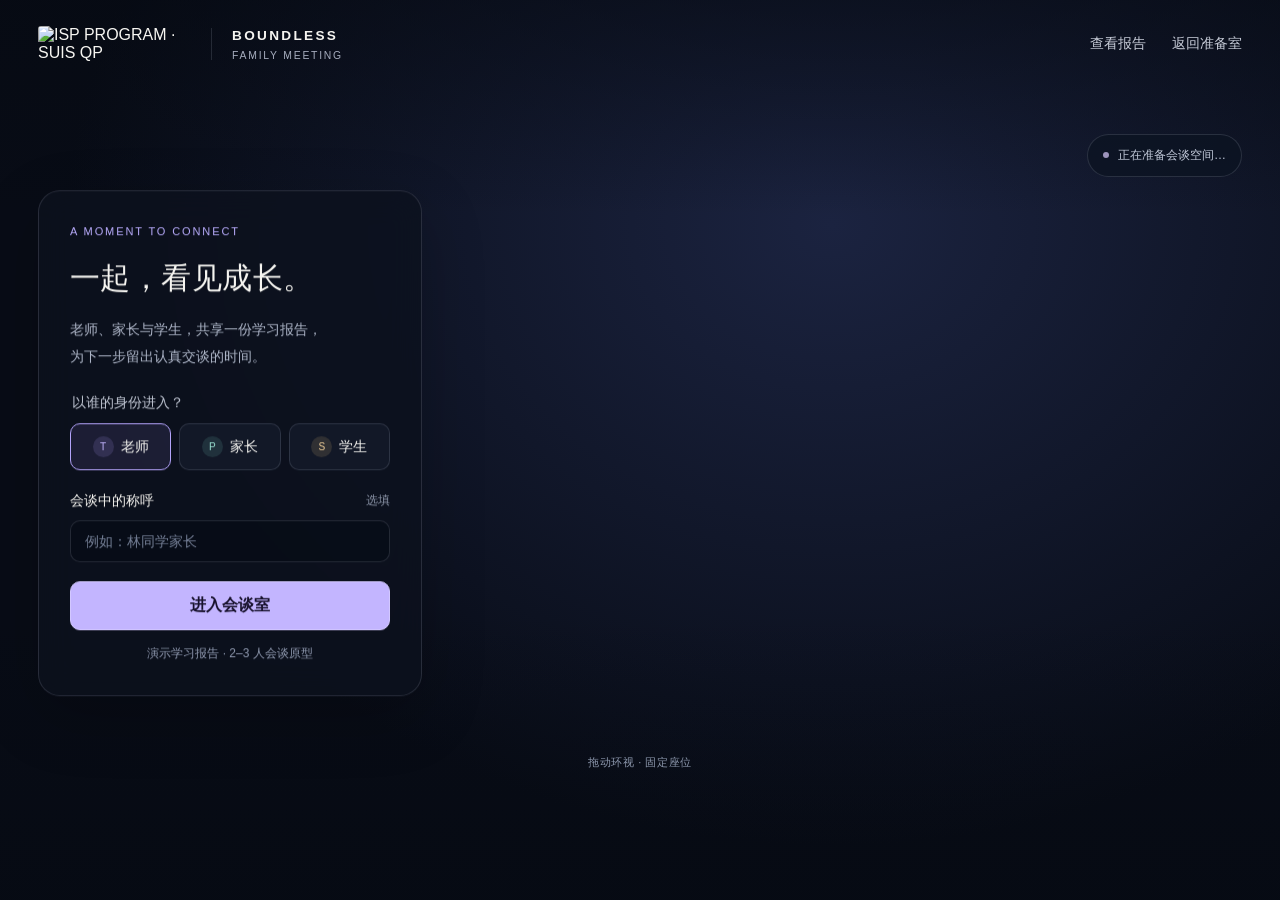
==== family/meeting.html @ f0843c4f "Add family booking and lightweight meeting rooms Preserve clickable teacher portraits in the prepara" ====
<!doctype html>
<html lang="zh-CN">
<head>
  <meta charset="utf-8">
  <meta name="viewport" content="width=device-width,initial-scale=1,viewport-fit=cover">
  <meta name="theme-color" content="#080c16">
  <meta name="referrer" content="no-referrer">
  <meta name="description" content="ISP 家庭会谈原型：老师、家长和学生，在同一空间看见成长。">
  <title>家庭会谈室 · ISP × Boundless</title>
  <link rel="icon" href="data:image/svg+xml,%3Csvg xmlns='http://www.w3.org/2000/svg' viewBox='0 0 64 64'%3E%3Crect width='64' height='64' rx='16' fill='%23080c16'/%3E%3Ctext x='32' y='44' text-anchor='middle' font-size='46' fill='%239581ff'%3E∞%3C/text%3E%3C/svg%3E">
  <link rel="stylesheet" href="./meeting.css?v=family-1">
  <script type="module" src="./meeting.js?v=family-1"></script>
</head>
<body>
  <div id="meeting-scene" class="scene" aria-label="固定座位的三方会谈空间，中央是一块共享学习报告"></div>
  <div class="scene-shade" aria-hidden="true"></div>
  <header class="meeting-header">
    <a class="brand" href="./reservation.html" aria-label="返回准备室"><img src="./assets/isp-program-logo.png" alt="ISP PROGRAM · SUIS QP"><span class="brand-divider"></span><span class="brand-name">BOUNDLESS<small>FAMILY MEETING</small></span></a>
    <nav aria-label="会谈导航"><button class="text-button" id="open-report" type="button">查看报告</button><a class="text-button" href="./reservation.html" id="back-to-lounge">返回准备室</a></nav>
  </header>

  <main class="meeting-layout">
    <section class="arrival glass" id="arrival" aria-labelledby="arrival-title">
      <p class="eyebrow">A MOMENT TO CONNECT</p>
      <h1 id="arrival-title">一起，看见成长。</h1>
      <p class="arrival-copy">老师、家长与学生，共享一份学习报告，<br>为下一步留出认真交谈的时间。</p>
      <p class="appointment-line" id="appointment-line"></p>
      <fieldset id="role-fieldset"><legend>以谁的身份进入？</legend><div class="role-options">
        <label><input type="radio" name="role" value="teacher" checked><span><i class="role-symbol teacher" aria-hidden="true">T</i>老师</span></label>
        <label><input type="radio" name="role" value="parent"><span><i class="role-symbol parent" aria-hidden="true">P</i>家长</span></label>
        <label><input type="radio" name="role" value="student"><span><i class="role-symbol student" aria-hidden="true">S</i>学生</span></label>
      </div></fieldset>
      <label class="name-label" for="display-name">会谈中的称呼 <span>选填</span></label><input id="display-name" class="text-input" maxlength="24" autocomplete="off" placeholder="例如：林同学家长">
      <button class="primary-button enter-button" id="enter-room" type="button">进入会谈室</button>
      <p class="entry-note" id="entry-note">演示学习报告 · 2–3 人会谈原型</p>
      <p class="form-error" id="entry-error" role="alert" hidden></p>
    </section>

    <aside class="session-info glass" id="session-info" hidden aria-label="当前会谈">
      <p class="eyebrow">FAMILY CONVERSATION</p><h1>家庭会谈室</h1>
      <p class="room-code-line">ROOM <span id="room-code"></span></p>
      <ul id="participants" class="participant-list" aria-label="参与者"></ul>
      <p class="session-note">一份报告，三个视角。<br>一起把下一步说清楚。</p>
    </aside>

    <section class="connection-message" aria-live="polite"><span id="connection-dot" aria-hidden="true"></span><p id="connection-status">正在准备会谈空间…</p></section>
    <div class="look-hint" id="look-hint">拖动环视 · 固定座位</div>
  </main>

  <footer class="meeting-dock glass" id="meeting-dock" hidden aria-label="会谈控制">
    <div class="dock-group"><button class="dock-button" id="microphone" type="button" aria-pressed="false"><svg viewBox="0 0 24 24" aria-hidden="true"><rect x="9" y="3" width="6" height="12" rx="3"/><path d="M5.5 10.5v1a6.5 6.5 0 0 0 13 0v-1M12 18v3m-3 0h6"/></svg><span id="microphone-label">开启麦克风</span></button><button class="dock-button" id="resume-audio" type="button" hidden>播放声音</button></div>
    <div class="page-controls"><button id="previous-page" type="button" aria-label="上一页">‹</button><div><span id="page-number">01 / 04</span><small id="page-authority">由老师控制翻页</small></div><button id="next-page" type="button" aria-label="下一页">›</button></div>
    <div class="dock-group"><button class="dock-button" id="invite-people" type="button">邀请同行</button><button class="dock-button xr-button" id="enter-vr" type="button"><svg viewBox="0 0 24 24" aria-hidden="true"><path d="M5 6h14l2 3v8H15l-3-3-3 3H3V9Z"/><path d="M7 9v4m-2-2h4m7-1h.1m2 2h.1"/></svg><span id="vr-label">进入 VR</span></button><button class="dock-button exit-button" id="leave-room" type="button">离开</button></div>
  </footer>

  <dialog class="report-dialog" id="report-dialog" aria-labelledby="report-title"><header><div><p class="eyebrow">EXAMPLE LEARNING REPORT</p><h2 id="report-title">示例学习报告</h2></div><button class="close-button" id="close-report" type="button" aria-label="关闭报告">×</button></header><article id="report-content"></article><footer><span id="report-page-label"></span><span>虚构示例 · 非真实学生记录</span></footer></dialog>
  <dialog class="invite-dialog" id="invite-dialog" aria-labelledby="invite-title"><header><div><p class="eyebrow">SHARE THIS MOMENT</p><h2 id="invite-title">邀请家长与学生</h2></div><button class="close-button" id="close-invite" type="button" aria-label="关闭邀请">×</button></header><p class="dialog-copy" id="invite-description"></p><div id="invite-links"></div><p class="copy-feedback" id="copy-feedback" role="status"></p></dialog>
  <div id="toast" class="toast" role="status" hidden></div>
  <noscript><p class="noscript">请启用 JavaScript 来打开会谈空间。老师信息和学习报告均为演示资料。</p></noscript>
</body>
</html>
---- family/meeting.css ----
:root{color-scheme:dark;--paper:#f6f5f1;--muted:#a8aebd;--purple:#aa98ff;--line:rgba(213,216,236,.14);--glass:rgba(13,18,30,.82);font-family:Arial,"PingFang SC","Microsoft YaHei",sans-serif;font-size:16px}*{box-sizing:border-box}html,body{margin:0;min-height:100%;background:#080c16;color:var(--paper)}body{overflow:hidden}button,input,a{font:inherit}button,a{-webkit-tap-highlight-color:transparent}button{cursor:pointer}button:disabled{cursor:default;opacity:.4}a{color:inherit;text-decoration:none}button:focus-visible,a:focus-visible,input:focus-visible{outline:2px solid #b3a4ff;outline-offset:5px}button{color:inherit}[hidden]{display:none!important}.scene{position:fixed;inset:0;background:radial-gradient(ellipse at 65% 25%,#1b2340 0,#080c16 65%)}.scene canvas{display:block;width:100%;height:100%;touch-action:none}.scene-shade{position:fixed;inset:0;pointer-events:none;background:linear-gradient(180deg,rgba(5,9,17,.52),transparent 24%,transparent 68%,rgba(5,9,17,.5))}.meeting-header{position:fixed;z-index:4;top:0;left:0;right:0;display:flex;align-items:center;justify-content:space-between;padding:26px 38px;gap:20px}.brand{display:flex;align-items:center;gap:20px}.brand img{width:153px;height:auto;display:block;border-radius:3px}.brand-divider{width:1px;height:32px;background:var(--line)}.brand-name{font-size:.85rem;letter-spacing:.17em;font-weight:700}.brand-name small{display:block;font-size:.65rem;letter-spacing:.17em;color:#a6adbe;margin-top:7px;font-weight:400}.meeting-header nav{display:flex;gap:26px;align-items:center}.text-button{border:0;background:none;padding:8px 0;color:#c6cbd7;font-size:.875rem}.text-button:hover{color:#fff}.meeting-layout{position:fixed;inset:116px 38px 130px;pointer-events:none}.glass{background:var(--glass);border:1px solid var(--line);box-shadow:0 20px 65px #0003;backdrop-filter:blur(16px)}.arrival{position:absolute;left:0;top:50%;transform:translateY(-50%);width:384px;border-radius:22px;padding:31px;pointer-events:auto}.eyebrow{font-size:.69rem;letter-spacing:.17em;color:#bbaeff;line-height:1.8;margin:0 0 13px}.arrival h1{font-weight:500;font-size:1.9rem;letter-spacing:.015em;margin:0 0 17px;line-height:1.45}.arrival-copy{font-size:.875rem;line-height:1.9;color:#aeb6c8;margin:0 0 15px}.appointment-line{font-size:.81rem;color:#d4ccf7;line-height:1.7;margin:0 0 25px}.arrival fieldset{padding:0;margin:0 0 22px;border:0}.arrival legend{font-size:.875rem;margin-bottom:11px;color:#bfc5d2}.role-options{display:flex;gap:8px}.role-options label{flex:1;cursor:pointer}.role-options input{position:absolute;opacity:0;width:1px;height:1px}.role-options label span{display:flex;align-items:center;justify-content:center;gap:7px;padding:12px 4px;border:1px solid var(--line);border-radius:10px;font-size:.875rem;background:#121827}.role-options input:checked+span{border-color:#b3a3fa;background:#a391ff1c}.role-options input:focus-visible+span{outline:2px solid #b3a3fa;outline-offset:4px}.role-options input:disabled+span{opacity:.5}.role-symbol{font-style:normal;display:inline-grid;place-items:center;width:21px;height:21px;border-radius:50%;font-size:.63rem;background:#b29af727;color:#c4b5ff}.role-symbol.parent{background:#77cab925;color:#9be3d3}.role-symbol.student{background:#ddba7626;color:#f2d19b}.name-label{font-size:.875rem;display:flex;justify-content:space-between;margin-bottom:10px}.name-label span{font-size:.75rem;color:#8e97aa}.text-input{width:100%;background:#080c169e;color:#eee;border:1px solid var(--line);border-radius:10px;padding:12px 14px;outline:none;font-size:.875rem}.text-input::placeholder{color:#737e95}.primary-button{background:#c3b5ff;color:#18122d;border:1px solid #d3c8ff;border-radius:10px;padding:13px 20px;font-weight:600}.primary-button:hover{background:#d1c6ff}.enter-button{width:100%;margin-top:19px}.entry-note{font-size:.75rem;line-height:1.7;color:#8f99af;text-align:center;margin:13px 0 0}.form-error{font-size:.8rem;line-height:1.65;color:#ffc7b7;margin-bottom:0}.session-info{width:238px;position:absolute;left:0;top:15px;padding:23px;border-radius:15px;pointer-events:auto}.session-info h1{font-size:1.2rem;font-weight:500;margin:0 0 13px}.session-info .eyebrow{font-size:.59rem;letter-spacing:.12em}.room-code-line{font-size:.65rem;letter-spacing:.15em;color:#8e9ab4;margin:0 0 19px}.room-code-line span{color:#c3cbd9;margin-left:8px}.participant-list{list-style:none;margin:0;padding:15px 0;border-block:1px solid var(--line);display:grid;gap:14px}.participant-list li{display:flex;align-items:center;gap:10px;font-size:.81rem}.participant-list .person-name{flex:1;min-width:0;overflow:hidden;text-overflow:ellipsis;white-space:nowrap}.participant-list .person-state{font-size:.65rem;color:#8290a8}.participant-list .waiting{opacity:.57}.participant-list .is-here .person-state{color:#a0d3c4}.session-note{font-size:.75rem;line-height:1.9;color:#8c97ad;margin:18px 0 0}.connection-message{position:absolute;right:0;top:18px;display:flex;align-items:center;gap:9px;padding:11px 15px;border:1px solid var(--line);background:#0c1422c4;border-radius:24px;max-width:420px}.connection-message p{margin:0;font-size:.75rem;line-height:1.55;color:#c0c8d8}.connection-message span{width:6px;height:6px;background:#9d94bc;flex:none;border-radius:50%}body[data-connected="true"] .connection-message span{background:#87c8b1}.look-hint{position:absolute;bottom:0;left:50%;transform:translateX(-50%);font-size:.69rem;letter-spacing:.05em;color:#8c97ac;white-space:nowrap}.meeting-dock{position:fixed;left:50%;bottom:max(28px,env(safe-area-inset-bottom));transform:translateX(-50%);border-radius:18px;padding:11px 17px;display:flex;align-items:center;gap:27px;z-index:5;max-width:calc(100% - 40px)}.dock-group{display:flex;gap:8px;align-items:center}.dock-button{border:1px solid transparent;background:transparent;border-radius:10px;padding:10px 12px;display:flex;align-items:center;justify-content:center;gap:9px;font-size:.8rem;white-space:nowrap;min-height:43px}.dock-button:hover{background:#ffffff09;border-color:var(--line)}.dock-button[aria-pressed=true]{color:#c9baff;background:#a58cf91a}.dock-button svg{height:21px;width:21px;fill:none;stroke:currentColor;stroke-width:1.6;stroke-linecap:round;stroke-linejoin:round}.xr-button{background:#a391ff19;color:#d0c4ff;border-color:#a391ff38}.exit-button{color:#c3b0b5}.page-controls{display:flex;gap:15px;align-items:center;padding:0 18px;border-inline:1px solid var(--line)}.page-controls button{background:transparent;border:0;font-size:1.6rem;color:#d5cafa;padding:0 9px}.page-controls div{text-align:center;min-width:86px}.page-controls span{display:block;letter-spacing:.13em;font-size:.81rem}.page-controls small{display:block;font-size:.6rem;color:#95a1b8;margin-top:4px;white-space:nowrap}dialog{color:#e8eaf1;background:#121b2a;border:1px solid #c2c5e42b;border-radius:20px;box-shadow:0 40px 120px #0009;padding:27px;width:min(570px,calc(100% - 30px));max-height:88dvh;overflow:auto}dialog::backdrop{background:#02050cb8;backdrop-filter:blur(8px)}dialog header{display:flex;justify-content:space-between;align-items:flex-start;gap:20px;margin-bottom:20px}dialog header h2{font-size:1.45rem;font-weight:500;margin:0}dialog header .eyebrow{font-size:.6rem;margin-bottom:8px}.close-button{background:none;color:#a7b2c8;border:1px solid var(--line);border-radius:50%;width:32px;height:32px;font-size:1.3rem;flex:none}.report-dialog{background:#f3f1e9;color:#293243;max-width:620px}.report-dialog .eyebrow{color:#6c5697}.report-dialog .close-button{color:#717487;border-color:#282e421c}.report-dialog article{padding:10px 0 20px}.report-dialog article h3{font-size:1.5rem;font-weight:600;line-height:1.5;margin:0 0 12px}.report-dialog article .report-subtitle{color:#6c7382;font-size:.9rem;line-height:1.8;margin-bottom:25px}.report-dialog section{margin:19px 0;padding-top:17px;border-top:1px solid #2932431c}.report-dialog section h4{font-size:.875rem;margin:0 0 10px;color:#735e9e}.report-dialog section p,.report-dialog section li{font-size:.9rem;line-height:1.9;margin:0 0 7px}.report-dialog section ul{padding-left:20px;margin:0}.report-dialog footer{border-top:1px solid #2932431c;padding-top:17px;display:flex;justify-content:space-between;gap:14px;font-size:.69rem;color:#7b7d84}.dialog-copy{color:#a6b2c8;font-size:.875rem;line-height:1.9}.invite-row{border:1px solid var(--line);border-radius:12px;padding:17px;margin-top:14px}.invite-row h3{margin:0 0 10px;font-size:.9rem;font-weight:500}.invite-row input{font-size:.75rem;color:#b8c2d8;margin-bottom:11px}.invite-actions{display:flex;justify-content:space-between;align-items:center;gap:12px}.invite-actions button{font-size:.8rem;border:0;background:#b5a4f926;color:#d1c7ef;padding:9px 14px;border-radius:7px}.invite-actions a{font-size:.75rem;color:#aab3c7;text-decoration:underline;text-underline-offset:4px}.copy-feedback{font-size:.8rem;line-height:1.7;color:#c0b5e9;min-height:1.7em}.toast{position:fixed;z-index:20;left:50%;bottom:120px;transform:translateX(-50%);padding:14px 20px;border:1px solid #bec6df40;background:#1a2336f5;border-radius:12px;max-width:min(480px,90%);font-size:.85rem;line-height:1.7;text-align:center}.noscript{position:fixed;inset:40% 10% auto;background:#141c2b;padding:25px}.scene-failure{position:absolute;inset:35% 10% auto;text-align:center;color:#b4bfd3;line-height:1.8;padding:30px}.scene-failure strong{display:block;font-size:1.3rem;margin-bottom:10px}body[data-xr=true] .meeting-header,body[data-xr=true] .meeting-layout,body[data-xr=true] .meeting-dock{visibility:hidden}@media(max-width:1000px){.meeting-header{padding:22px}.meeting-layout{left:22px;right:22px}.arrival{width:340px;padding:25px}.meeting-dock{gap:12px;padding:10px}.dock-button{padding:10px 8px;font-size:.75rem}.page-controls{padding:0 10px;gap:5px}.session-info{width:210px;padding:18px}.brand-name{display:none}.brand-divider{display:none}}@media(max-width:680px){.meeting-header{padding:17px 18px;gap:10px}.brand img{width:126px}.meeting-header nav{gap:14px}.text-button{font-size:.75rem}.meeting-layout{inset:95px 18px 130px}.arrival{width:min(350px,100%);top:50%;left:50%;transform:translate(-50%,-50%);padding:24px;background:#101724ed}.arrival h1{font-size:1.65rem}.arrival-copy{font-size:.8rem}.arrival fieldset{margin-bottom:17px}.connection-message{top:-12px;left:50%;right:auto;transform:translateX(-50%);width:max-content;max-width:100%;padding:8px 12px}.connection-message p{font-size:.69rem}.session-info{top:41px;width:auto;right:0;padding:12px 15px;display:flex;align-items:center;gap:14px;border-radius:12px;background:#0d1422b8}.session-info>.eyebrow,.session-info>h1,.session-note,.room-code-line{display:none}.participant-list{width:100%;display:flex;justify-content:space-between;gap:7px;padding:0;border:0}.participant-list li{gap:6px;font-size:.68rem;min-width:0;flex:1}.participant-list .person-state{display:none}.participant-list .role-symbol{width:20px;height:20px;flex:none}.meeting-dock{bottom:max(17px,env(safe-area-inset-bottom));width:calc(100% - 28px);max-width:none;display:grid;grid-template-columns:1fr 1fr;gap:5px;padding:8px 10px;border-radius:16px}.page-controls{grid-column:2;grid-row:1;border:0;justify-content:flex-end}.dock-group:first-child{grid-column:1;grid-row:1}.dock-group:last-child{grid-column:1/3;justify-content:space-between;border-top:1px solid var(--line);padding-top:6px}.dock-button{min-height:37px;padding:7px 10px}.page-controls small{font-size:.57rem}.look-hint{bottom:14px}.toast{bottom:140px}.report-dialog footer{font-size:.63rem}dialog{padding:23px}.entry-note{font-size:.69rem}}@media(prefers-reduced-motion:reduce){*{scroll-behavior:auto!important;transition:none!important;animation:none!important}}
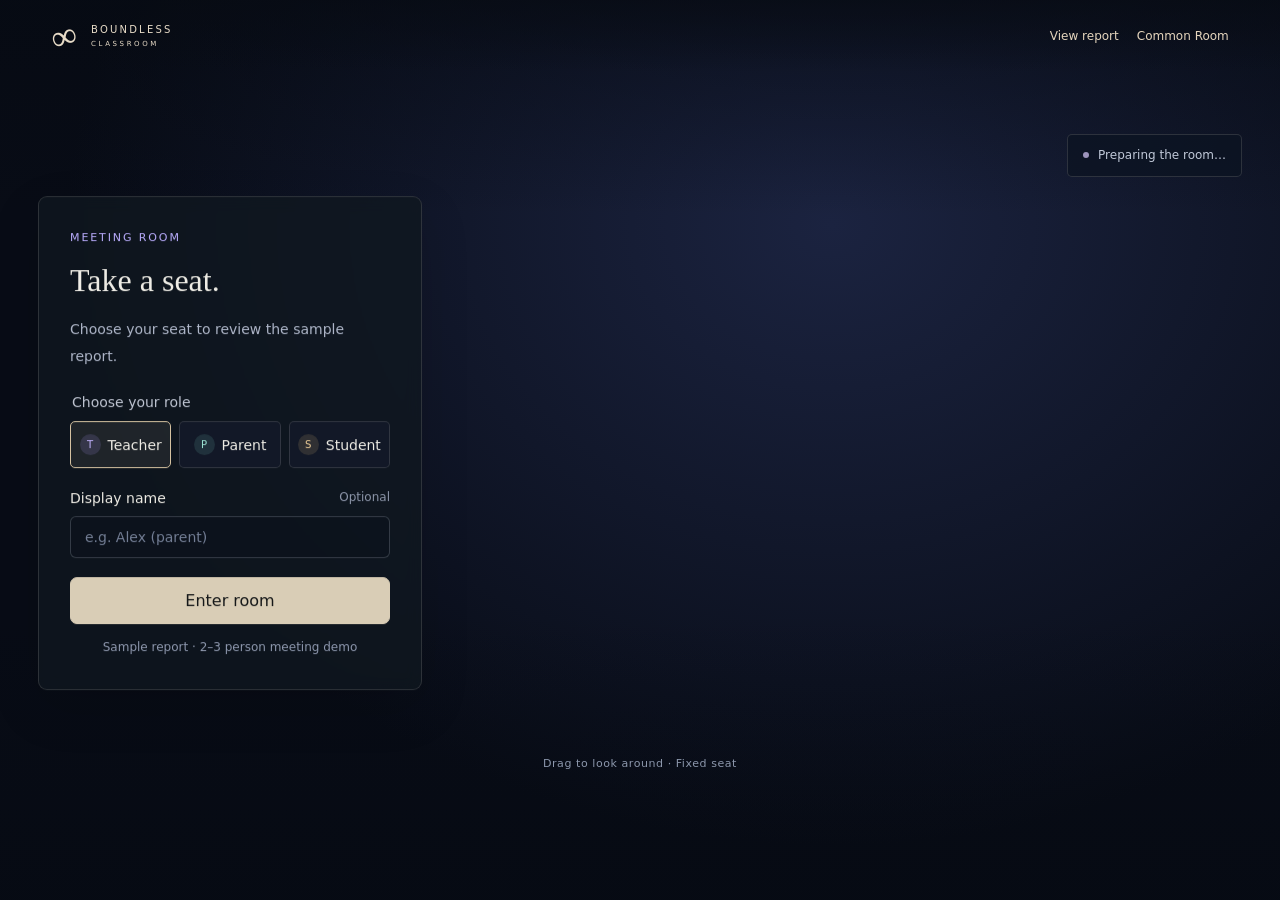
==== commit 13b8a9bd: "Restore room styling and English interface Preserve the original lounge, portrait wall and star fiel" ====
--- a/family/meeting.html
+++ b/family/meeting.html
@@ -1,61 +1,61 @@
 <!doctype html>
-<html lang="zh-CN">
+<html lang="en">
 <head>
   <meta charset="utf-8">
   <meta name="viewport" content="width=device-width,initial-scale=1,viewport-fit=cover">
   <meta name="theme-color" content="#080c16">
   <meta name="referrer" content="no-referrer">
-  <meta name="description" content="ISP 家庭会谈原型：老师、家长和学生，在同一空间看见成长。">
-  <title>家庭会谈室 · ISP × Boundless</title>
+  <meta name="description" content="A meeting space for teachers, parents and students with a shared sample learning report.">
+  <title>Meeting room · Boundless Classroom</title>
   <link rel="icon" href="data:image/svg+xml,%3Csvg xmlns='http://www.w3.org/2000/svg' viewBox='0 0 64 64'%3E%3Crect width='64' height='64' rx='16' fill='%23080c16'/%3E%3Ctext x='32' y='44' text-anchor='middle' font-size='46' fill='%239581ff'%3E∞%3C/text%3E%3C/svg%3E">
-  <link rel="stylesheet" href="./meeting.css?v=family-1">
-  <script type="module" src="./meeting.js?v=family-1"></script>
+  <link rel="stylesheet" href="./meeting.css?v=original-study-2">
+  <script type="module" src="./meeting.js?v=original-study-2"></script>
 </head>
 <body>
-  <div id="meeting-scene" class="scene" aria-label="固定座位的三方会谈空间，中央是一块共享学习报告"></div>
+  <div id="meeting-scene" class="scene" aria-label="A three-seat meeting space with a shared learning report"></div>
   <div class="scene-shade" aria-hidden="true"></div>
   <header class="meeting-header">
-    <a class="brand" href="./reservation.html" aria-label="返回准备室"><img src="./assets/isp-program-logo.png" alt="ISP PROGRAM · SUIS QP"><span class="brand-divider"></span><span class="brand-name">BOUNDLESS<small>FAMILY MEETING</small></span></a>
-    <nav aria-label="会谈导航"><button class="text-button" id="open-report" type="button">查看报告</button><a class="text-button" href="./reservation.html" id="back-to-lounge">返回准备室</a></nav>
+    <a class="brand" href="./reservation.html" aria-label="Back to the Common Room"><span class="brand-mark" aria-hidden="true">∞</span><span class="brand-name">BOUNDLESS<small>CLASSROOM</small></span></a>
+    <nav aria-label="Meeting navigation"><button class="text-button" id="open-report" type="button">View report</button><a class="text-button" href="./reservation.html" id="back-to-lounge">Common Room</a></nav>
   </header>
 
   <main class="meeting-layout">
     <section class="arrival glass" id="arrival" aria-labelledby="arrival-title">
-      <p class="eyebrow">A MOMENT TO CONNECT</p>
-      <h1 id="arrival-title">一起，看见成长。</h1>
-      <p class="arrival-copy">老师、家长与学生，共享一份学习报告，<br>为下一步留出认真交谈的时间。</p>
+      <p class="eyebrow">MEETING ROOM</p>
+      <h1 id="arrival-title">Take a seat.</h1>
+      <p class="arrival-copy">Choose your seat to review the sample report.</p>
       <p class="appointment-line" id="appointment-line"></p>
-      <fieldset id="role-fieldset"><legend>以谁的身份进入？</legend><div class="role-options">
-        <label><input type="radio" name="role" value="teacher" checked><span><i class="role-symbol teacher" aria-hidden="true">T</i>老师</span></label>
-        <label><input type="radio" name="role" value="parent"><span><i class="role-symbol parent" aria-hidden="true">P</i>家长</span></label>
-        <label><input type="radio" name="role" value="student"><span><i class="role-symbol student" aria-hidden="true">S</i>学生</span></label>
+      <fieldset id="role-fieldset"><legend>Choose your role</legend><div class="role-options">
+        <label><input type="radio" name="role" value="teacher" checked><span><i class="role-symbol teacher" aria-hidden="true">T</i>Teacher</span></label>
+        <label><input type="radio" name="role" value="parent"><span><i class="role-symbol parent" aria-hidden="true">P</i>Parent</span></label>
+        <label><input type="radio" name="role" value="student"><span><i class="role-symbol student" aria-hidden="true">S</i>Student</span></label>
       </div></fieldset>
-      <label class="name-label" for="display-name">会谈中的称呼 <span>选填</span></label><input id="display-name" class="text-input" maxlength="24" autocomplete="off" placeholder="例如：林同学家长">
-      <button class="primary-button enter-button" id="enter-room" type="button">进入会谈室</button>
-      <p class="entry-note" id="entry-note">演示学习报告 · 2–3 人会谈原型</p>
+      <label class="name-label" for="display-name">Display name <span>Optional</span></label><input id="display-name" class="text-input" maxlength="24" autocomplete="off" placeholder="e.g. Alex (parent)">
+      <button class="primary-button enter-button" id="enter-room" type="button">Enter room</button>
+      <p class="entry-note" id="entry-note">Sample report · 2–3 person meeting demo</p>
       <p class="form-error" id="entry-error" role="alert" hidden></p>
     </section>
 
-    <aside class="session-info glass" id="session-info" hidden aria-label="当前会谈">
-      <p class="eyebrow">FAMILY CONVERSATION</p><h1>家庭会谈室</h1>
+    <aside class="session-info glass" id="session-info" hidden aria-label="Current meeting">
+      <p class="eyebrow">BOUNDLESS CLASSROOM</p><h1>Meeting room</h1>
       <p class="room-code-line">ROOM <span id="room-code"></span></p>
-      <ul id="participants" class="participant-list" aria-label="参与者"></ul>
-      <p class="session-note">一份报告，三个视角。<br>一起把下一步说清楚。</p>
+      <ul id="participants" class="participant-list" aria-label="Participants"></ul>
+      <p class="session-note">One report. Three perspectives.</p>
     </aside>
 
-    <section class="connection-message" aria-live="polite"><span id="connection-dot" aria-hidden="true"></span><p id="connection-status">正在准备会谈空间…</p></section>
-    <div class="look-hint" id="look-hint">拖动环视 · 固定座位</div>
+    <section class="connection-message" aria-live="polite"><span id="connection-dot" aria-hidden="true"></span><p id="connection-status">Preparing the room…</p></section>
+    <div class="look-hint" id="look-hint">Drag to look around · Fixed seat</div>
   </main>
 
-  <footer class="meeting-dock glass" id="meeting-dock" hidden aria-label="会谈控制">
-    <div class="dock-group"><button class="dock-button" id="microphone" type="button" aria-pressed="false"><svg viewBox="0 0 24 24" aria-hidden="true"><rect x="9" y="3" width="6" height="12" rx="3"/><path d="M5.5 10.5v1a6.5 6.5 0 0 0 13 0v-1M12 18v3m-3 0h6"/></svg><span id="microphone-label">开启麦克风</span></button><button class="dock-button" id="resume-audio" type="button" hidden>播放声音</button></div>
-    <div class="page-controls"><button id="previous-page" type="button" aria-label="上一页">‹</button><div><span id="page-number">01 / 04</span><small id="page-authority">由老师控制翻页</small></div><button id="next-page" type="button" aria-label="下一页">›</button></div>
-    <div class="dock-group"><button class="dock-button" id="invite-people" type="button">邀请同行</button><button class="dock-button xr-button" id="enter-vr" type="button"><svg viewBox="0 0 24 24" aria-hidden="true"><path d="M5 6h14l2 3v8H15l-3-3-3 3H3V9Z"/><path d="M7 9v4m-2-2h4m7-1h.1m2 2h.1"/></svg><span id="vr-label">进入 VR</span></button><button class="dock-button exit-button" id="leave-room" type="button">离开</button></div>
+  <footer class="meeting-dock glass" id="meeting-dock" hidden aria-label="Meeting controls">
+    <div class="dock-group"><button class="dock-button" id="microphone" type="button" aria-pressed="false"><svg viewBox="0 0 24 24" aria-hidden="true"><rect x="9" y="3" width="6" height="12" rx="3"/><path d="M5.5 10.5v1a6.5 6.5 0 0 0 13 0v-1M12 18v3m-3 0h6"/></svg><span id="microphone-label">Enable mic</span></button><button class="dock-button" id="resume-audio" type="button" hidden>Resume audio</button></div>
+    <div class="page-controls"><button id="previous-page" type="button" aria-label="Previous page">‹</button><div><span id="page-number">01 / 04</span><small id="page-authority">Teacher controls pages</small></div><button id="next-page" type="button" aria-label="Next page">›</button></div>
+    <div class="dock-group"><button class="dock-button" id="invite-people" type="button">Invite</button><button class="dock-button xr-button" id="enter-vr" type="button"><svg viewBox="0 0 24 24" aria-hidden="true"><path d="M5 6h14l2 3v8H15l-3-3-3 3H3V9Z"/><path d="M7 9v4m-2-2h4m7-1h.1m2 2h.1"/></svg><span id="vr-label">Enter VR</span></button><button class="dock-button exit-button" id="leave-room" type="button">Leave</button></div>
   </footer>
 
-  <dialog class="report-dialog" id="report-dialog" aria-labelledby="report-title"><header><div><p class="eyebrow">EXAMPLE LEARNING REPORT</p><h2 id="report-title">示例学习报告</h2></div><button class="close-button" id="close-report" type="button" aria-label="关闭报告">×</button></header><article id="report-content"></article><footer><span id="report-page-label"></span><span>虚构示例 · 非真实学生记录</span></footer></dialog>
-  <dialog class="invite-dialog" id="invite-dialog" aria-labelledby="invite-title"><header><div><p class="eyebrow">SHARE THIS MOMENT</p><h2 id="invite-title">邀请家长与学生</h2></div><button class="close-button" id="close-invite" type="button" aria-label="关闭邀请">×</button></header><p class="dialog-copy" id="invite-description"></p><div id="invite-links"></div><p class="copy-feedback" id="copy-feedback" role="status"></p></dialog>
+  <dialog class="report-dialog" id="report-dialog" aria-labelledby="report-title"><header><div><p class="eyebrow">EXAMPLE LEARNING REPORT</p><h2 id="report-title">Sample learning report</h2></div><button class="close-button" id="close-report" type="button" aria-label="Close report">×</button></header><article id="report-content"></article><footer><span id="report-page-label"></span><span>Fictional example · No real student records</span></footer></dialog>
+  <dialog class="invite-dialog" id="invite-dialog" aria-labelledby="invite-title"><header><div><p class="eyebrow">INVITATIONS</p><h2 id="invite-title">Invite parent and student</h2></div><button class="close-button" id="close-invite" type="button" aria-label="Close invitations">×</button></header><p class="dialog-copy" id="invite-description"></p><div id="invite-links"></div><p class="copy-feedback" id="copy-feedback" role="status"></p></dialog>
   <div id="toast" class="toast" role="status" hidden></div>
-  <noscript><p class="noscript">请启用 JavaScript 来打开会谈空间。老师信息和学习报告均为演示资料。</p></noscript>
+  <noscript><p class="noscript">Enable JavaScript to enter the meeting space. Teacher profiles and reports are demo content.</p></noscript>
 </body>
 </html>
--- a/family/meeting.css
+++ b/family/meeting.css
@@ -1 +1,34 @@
 :root{color-scheme:dark;--paper:#f6f5f1;--muted:#a8aebd;--purple:#aa98ff;--line:rgba(213,216,236,.14);--glass:rgba(13,18,30,.82);font-family:Arial,"PingFang SC","Microsoft YaHei",sans-serif;font-size:16px}*{box-sizing:border-box}html,body{margin:0;min-height:100%;background:#080c16;color:var(--paper)}body{overflow:hidden}button,input,a{font:inherit}button,a{-webkit-tap-highlight-color:transparent}button{cursor:pointer}button:disabled{cursor:default;opacity:.4}a{color:inherit;text-decoration:none}button:focus-visible,a:focus-visible,input:focus-visible{outline:2px solid #b3a4ff;outline-offset:5px}button{color:inherit}[hidden]{display:none!important}.scene{position:fixed;inset:0;background:radial-gradient(ellipse at 65% 25%,#1b2340 0,#080c16 65%)}.scene canvas{display:block;width:100%;height:100%;touch-action:none}.scene-shade{position:fixed;inset:0;pointer-events:none;background:linear-gradient(180deg,rgba(5,9,17,.52),transparent 24%,transparent 68%,rgba(5,9,17,.5))}.meeting-header{position:fixed;z-index:4;top:0;left:0;right:0;display:flex;align-items:center;justify-content:space-between;padding:26px 38px;gap:20px}.brand{display:flex;align-items:center;gap:20px}.brand img{width:153px;height:auto;display:block;border-radius:3px}.brand-divider{width:1px;height:32px;background:var(--line)}.brand-name{font-size:.85rem;letter-spacing:.17em;font-weight:700}.brand-name small{display:block;font-size:.65rem;letter-spacing:.17em;color:#a6adbe;margin-top:7px;font-weight:400}.meeting-header nav{display:flex;gap:26px;align-items:center}.text-button{border:0;background:none;padding:8px 0;color:#c6cbd7;font-size:.875rem}.text-button:hover{color:#fff}.meeting-layout{position:fixed;inset:116px 38px 130px;pointer-events:none}.glass{background:var(--glass);border:1px solid var(--line);box-shadow:0 20px 65px #0003;backdrop-filter:blur(16px)}.arrival{position:absolute;left:0;top:50%;transform:translateY(-50%);width:384px;border-radius:22px;padding:31px;pointer-events:auto}.eyebrow{font-size:.69rem;letter-spacing:.17em;color:#bbaeff;line-height:1.8;margin:0 0 13px}.arrival h1{font-weight:500;font-size:1.9rem;letter-spacing:.015em;margin:0 0 17px;line-height:1.45}.arrival-copy{font-size:.875rem;line-height:1.9;color:#aeb6c8;margin:0 0 15px}.appointment-line{font-size:.81rem;color:#d4ccf7;line-height:1.7;margin:0 0 25px}.arrival fieldset{padding:0;margin:0 0 22px;border:0}.arrival legend{font-size:.875rem;margin-bottom:11px;color:#bfc5d2}.role-options{display:flex;gap:8px}.role-options label{flex:1;cursor:pointer}.role-options input{position:absolute;opacity:0;width:1px;height:1px}.role-options label span{display:flex;align-items:center;justify-content:center;gap:7px;padding:12px 4px;border:1px solid var(--line);border-radius:10px;font-size:.875rem;background:#121827}.role-options input:checked+span{border-color:#b3a3fa;background:#a391ff1c}.role-options input:focus-visible+span{outline:2px solid #b3a3fa;outline-offset:4px}.role-options input:disabled+span{opacity:.5}.role-symbol{font-style:normal;display:inline-grid;place-items:center;width:21px;height:21px;border-radius:50%;font-size:.63rem;background:#b29af727;color:#c4b5ff}.role-symbol.parent{background:#77cab925;color:#9be3d3}.role-symbol.student{background:#ddba7626;color:#f2d19b}.name-label{font-size:.875rem;display:flex;justify-content:space-between;margin-bottom:10px}.name-label span{font-size:.75rem;color:#8e97aa}.text-input{width:100%;background:#080c169e;color:#eee;border:1px solid var(--line);border-radius:10px;padding:12px 14px;outline:none;font-size:.875rem}.text-input::placeholder{color:#737e95}.primary-button{background:#c3b5ff;color:#18122d;border:1px solid #d3c8ff;border-radius:10px;padding:13px 20px;font-weight:600}.primary-button:hover{background:#d1c6ff}.enter-button{width:100%;margin-top:19px}.entry-note{font-size:.75rem;line-height:1.7;color:#8f99af;text-align:center;margin:13px 0 0}.form-error{font-size:.8rem;line-height:1.65;color:#ffc7b7;margin-bottom:0}.session-info{width:238px;position:absolute;left:0;top:15px;padding:23px;border-radius:15px;pointer-events:auto}.session-info h1{font-size:1.2rem;font-weight:500;margin:0 0 13px}.session-info .eyebrow{font-size:.59rem;letter-spacing:.12em}.room-code-line{font-size:.65rem;letter-spacing:.15em;color:#8e9ab4;margin:0 0 19px}.room-code-line span{color:#c3cbd9;margin-left:8px}.participant-list{list-style:none;margin:0;padding:15px 0;border-block:1px solid var(--line);display:grid;gap:14px}.participant-list li{display:flex;align-items:center;gap:10px;font-size:.81rem}.participant-list .person-name{flex:1;min-width:0;overflow:hidden;text-overflow:ellipsis;white-space:nowrap}.participant-list .person-state{font-size:.65rem;color:#8290a8}.participant-list .waiting{opacity:.57}.participant-list .is-here .person-state{color:#a0d3c4}.session-note{font-size:.75rem;line-height:1.9;color:#8c97ad;margin:18px 0 0}.connection-message{position:absolute;right:0;top:18px;display:flex;align-items:center;gap:9px;padding:11px 15px;border:1px solid var(--line);background:#0c1422c4;border-radius:24px;max-width:420px}.connection-message p{margin:0;font-size:.75rem;line-height:1.55;color:#c0c8d8}.connection-message span{width:6px;height:6px;background:#9d94bc;flex:none;border-radius:50%}body[data-connected="true"] .connection-message span{background:#87c8b1}.look-hint{position:absolute;bottom:0;left:50%;transform:translateX(-50%);font-size:.69rem;letter-spacing:.05em;color:#8c97ac;white-space:nowrap}.meeting-dock{position:fixed;left:50%;bottom:max(28px,env(safe-area-inset-bottom));transform:translateX(-50%);border-radius:18px;padding:11px 17px;display:flex;align-items:center;gap:27px;z-index:5;max-width:calc(100% - 40px)}.dock-group{display:flex;gap:8px;align-items:center}.dock-button{border:1px solid transparent;background:transparent;border-radius:10px;padding:10px 12px;display:flex;align-items:center;justify-content:center;gap:9px;font-size:.8rem;white-space:nowrap;min-height:43px}.dock-button:hover{background:#ffffff09;border-color:var(--line)}.dock-button[aria-pressed=true]{color:#c9baff;background:#a58cf91a}.dock-button svg{height:21px;width:21px;fill:none;stroke:currentColor;stroke-width:1.6;stroke-linecap:round;stroke-linejoin:round}.xr-button{background:#a391ff19;color:#d0c4ff;border-color:#a391ff38}.exit-button{color:#c3b0b5}.page-controls{display:flex;gap:15px;align-items:center;padding:0 18px;border-inline:1px solid var(--line)}.page-controls button{background:transparent;border:0;font-size:1.6rem;color:#d5cafa;padding:0 9px}.page-controls div{text-align:center;min-width:86px}.page-controls span{display:block;letter-spacing:.13em;font-size:.81rem}.page-controls small{display:block;font-size:.6rem;color:#95a1b8;margin-top:4px;white-space:nowrap}dialog{color:#e8eaf1;background:#121b2a;border:1px solid #c2c5e42b;border-radius:20px;box-shadow:0 40px 120px #0009;padding:27px;width:min(570px,calc(100% - 30px));max-height:88dvh;overflow:auto}dialog::backdrop{background:#02050cb8;backdrop-filter:blur(8px)}dialog header{display:flex;justify-content:space-between;align-items:flex-start;gap:20px;margin-bottom:20px}dialog header h2{font-size:1.45rem;font-weight:500;margin:0}dialog header .eyebrow{font-size:.6rem;margin-bottom:8px}.close-button{background:none;color:#a7b2c8;border:1px solid var(--line);border-radius:50%;width:32px;height:32px;font-size:1.3rem;flex:none}.report-dialog{background:#f3f1e9;color:#293243;max-width:620px}.report-dialog .eyebrow{color:#6c5697}.report-dialog .close-button{color:#717487;border-color:#282e421c}.report-dialog article{padding:10px 0 20px}.report-dialog article h3{font-size:1.5rem;font-weight:600;line-height:1.5;margin:0 0 12px}.report-dialog article .report-subtitle{color:#6c7382;font-size:.9rem;line-height:1.8;margin-bottom:25px}.report-dialog section{margin:19px 0;padding-top:17px;border-top:1px solid #2932431c}.report-dialog section h4{font-size:.875rem;margin:0 0 10px;color:#735e9e}.report-dialog section p,.report-dialog section li{font-size:.9rem;line-height:1.9;margin:0 0 7px}.report-dialog section ul{padding-left:20px;margin:0}.report-dialog footer{border-top:1px solid #2932431c;padding-top:17px;display:flex;justify-content:space-between;gap:14px;font-size:.69rem;color:#7b7d84}.dialog-copy{color:#a6b2c8;font-size:.875rem;line-height:1.9}.invite-row{border:1px solid var(--line);border-radius:12px;padding:17px;margin-top:14px}.invite-row h3{margin:0 0 10px;font-size:.9rem;font-weight:500}.invite-row input{font-size:.75rem;color:#b8c2d8;margin-bottom:11px}.invite-actions{display:flex;justify-content:space-between;align-items:center;gap:12px}.invite-actions button{font-size:.8rem;border:0;background:#b5a4f926;color:#d1c7ef;padding:9px 14px;border-radius:7px}.invite-actions a{font-size:.75rem;color:#aab3c7;text-decoration:underline;text-underline-offset:4px}.copy-feedback{font-size:.8rem;line-height:1.7;color:#c0b5e9;min-height:1.7em}.toast{position:fixed;z-index:20;left:50%;bottom:120px;transform:translateX(-50%);padding:14px 20px;border:1px solid #bec6df40;background:#1a2336f5;border-radius:12px;max-width:min(480px,90%);font-size:.85rem;line-height:1.7;text-align:center}.noscript{position:fixed;inset:40% 10% auto;background:#141c2b;padding:25px}.scene-failure{position:absolute;inset:35% 10% auto;text-align:center;color:#b4bfd3;line-height:1.8;padding:30px}.scene-failure strong{display:block;font-size:1.3rem;margin-bottom:10px}body[data-xr=true] .meeting-header,body[data-xr=true] .meeting-layout,body[data-xr=true] .meeting-dock{visibility:hidden}@media(max-width:1000px){.meeting-header{padding:22px}.meeting-layout{left:22px;right:22px}.arrival{width:340px;padding:25px}.meeting-dock{gap:12px;padding:10px}.dock-button{padding:10px 8px;font-size:.75rem}.page-controls{padding:0 10px;gap:5px}.session-info{width:210px;padding:18px}.brand-name{display:none}.brand-divider{display:none}}@media(max-width:680px){.meeting-header{padding:17px 18px;gap:10px}.brand img{width:126px}.meeting-header nav{gap:14px}.text-button{font-size:.75rem}.meeting-layout{inset:95px 18px 130px}.arrival{width:min(350px,100%);top:50%;left:50%;transform:translate(-50%,-50%);padding:24px;background:#101724ed}.arrival h1{font-size:1.65rem}.arrival-copy{font-size:.8rem}.arrival fieldset{margin-bottom:17px}.connection-message{top:-12px;left:50%;right:auto;transform:translateX(-50%);width:max-content;max-width:100%;padding:8px 12px}.connection-message p{font-size:.69rem}.session-info{top:41px;width:auto;right:0;padding:12px 15px;display:flex;align-items:center;gap:14px;border-radius:12px;background:#0d1422b8}.session-info>.eyebrow,.session-info>h1,.session-note,.room-code-line{display:none}.participant-list{width:100%;display:flex;justify-content:space-between;gap:7px;padding:0;border:0}.participant-list li{gap:6px;font-size:.68rem;min-width:0;flex:1}.participant-list .person-state{display:none}.participant-list .role-symbol{width:20px;height:20px;flex:none}.meeting-dock{bottom:max(17px,env(safe-area-inset-bottom));width:calc(100% - 28px);max-width:none;display:grid;grid-template-columns:1fr 1fr;gap:5px;padding:8px 10px;border-radius:16px}.page-controls{grid-column:2;grid-row:1;border:0;justify-content:flex-end}.dock-group:first-child{grid-column:1;grid-row:1}.dock-group:last-child{grid-column:1/3;justify-content:space-between;border-top:1px solid var(--line);padding-top:6px}.dock-button{min-height:37px;padding:7px 10px}.page-controls small{font-size:.57rem}.look-hint{bottom:14px}.toast{bottom:140px}.report-dialog footer{font-size:.63rem}dialog{padding:23px}.entry-note{font-size:.69rem}}@media(prefers-reduced-motion:reduce){*{scroll-behavior:auto!important;transition:none!important;animation:none!important}}
+:root{--paper:#eeece5;--muted:#a6a9b1;--line:#eee9db24;--glass:rgba(16,24,32,.76);font-family:system-ui,sans-serif}
+.meeting-header{height:72px;padding:0 max(4vw,20px);gap:18px;background:linear-gradient(#070b13ab,#070b1300)}
+.brand{display:inline-flex;align-items:center;gap:12px;font-size:10px;letter-spacing:.22em;font-weight:400;color:#e7dbc7}
+.brand-mark{font:36px/.8 Georgia,serif;transform:rotate(-17deg)}
+.brand-name{display:block;font-size:10px;letter-spacing:.22em;font-weight:400}
+.brand-name small{display:block;margin-top:5px;font-size:7px;letter-spacing:.37em;font-weight:400;color:inherit}
+.meeting-header nav{gap:18px}
+.meeting-header .text-button{font-size:12px;color:#e4d5bd}
+.glass{border-color:#eee9db24;box-shadow:0 18px 50px #0002;backdrop-filter:blur(8px)}
+.arrival{border-radius:9px}
+.arrival h1,.session-info h1,dialog header h2{font-family:Baskerville,Georgia,serif;font-weight:400;letter-spacing:0}
+.arrival h1{font-size:2rem;line-height:1.2}
+.session-info,.meeting-dock{border-radius:7px}
+.role-options label span,.dock-button{border-radius:5px}
+.role-options input:checked+span{border-color:#d5c2a1;background:#d5c2a117}
+.role-options input:focus-visible+span{outline-color:#e1ceb1}
+.text-input{border-radius:6px;background:#0d141dbd;border-color:#d4dfea33}
+.primary-button{border-radius:7px;background:#d9cdb6;border-color:#d9cdb6;color:#161819;font-weight:400}
+.primary-button:hover{background:#e6d9be;border-color:#e6d9be}
+.dock-button[aria-pressed=true]{color:#e3d1ad;background:#d5c2a115}
+.page-controls button{color:#dfd3bd}
+.connection-message{border-radius:5px}
+dialog{border-color:#f0e6cc36;border-radius:9px;background:#25231fec;backdrop-filter:blur(12px);box-shadow:0 26px 100px #0009}
+dialog::backdrop{background:#100e0b65;backdrop-filter:blur(5px)}
+.report-dialog{background:#f1eee5;color:#293243}
+@media(max-width:680px){
+  .meeting-header{height:62px;padding:0 14px;gap:9px}
+  .brand{font-size:8px;gap:7px}.brand-mark{font-size:30px}
+  .brand-name{display:block;font-size:8px}.brand-name small{font-size:6px}
+  .meeting-header nav{gap:10px}.meeting-header .text-button{font-size:11px}
+  .arrival{border-radius:9px}.arrival h1{font-size:1.8rem}
+  .session-info,.meeting-dock{border-radius:7px}
+}
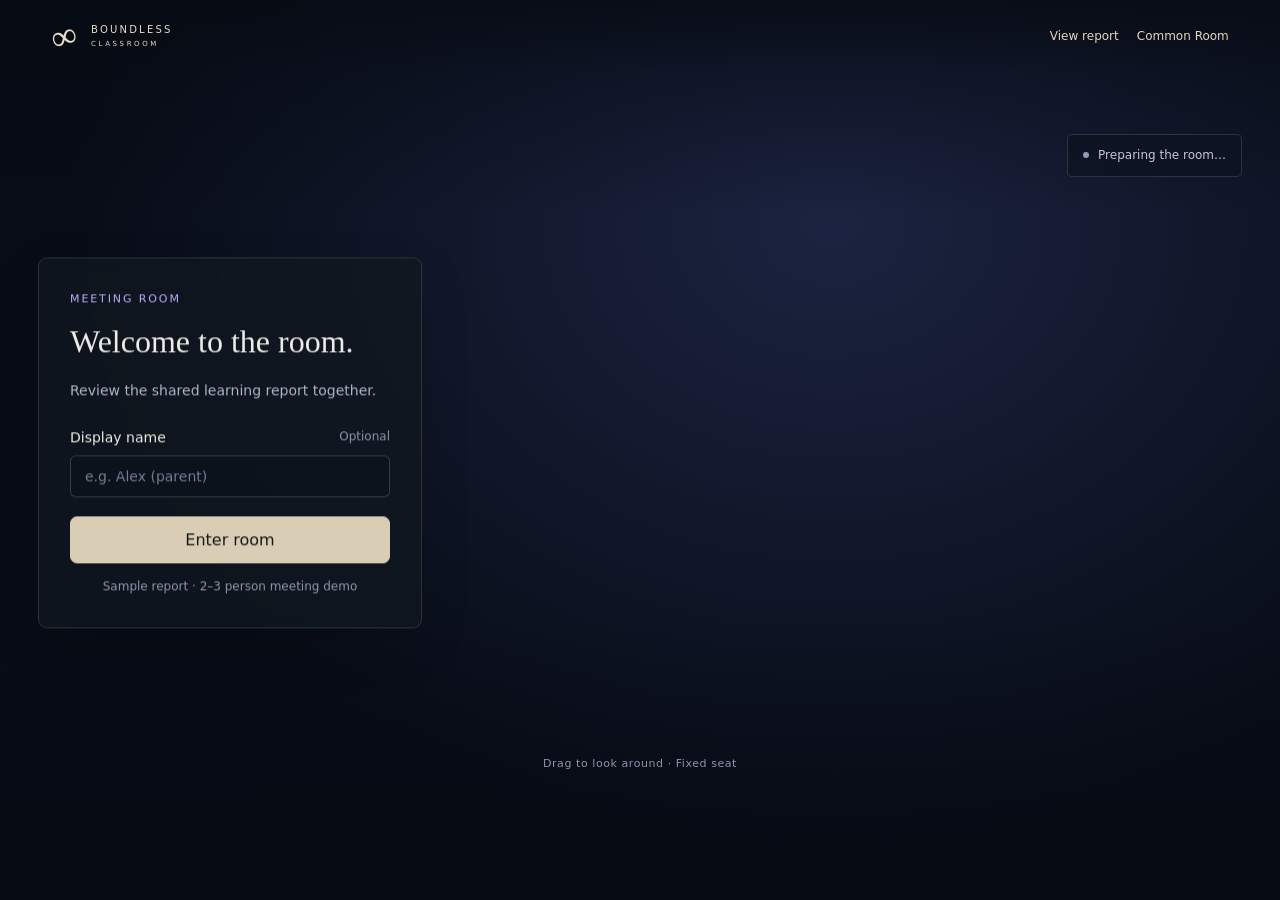
==== commit 5faab5d9: "Remove opening seat picker from the meeting room" ====
--- a/family/meeting.html
+++ b/family/meeting.html
@@ -8,8 +8,8 @@
   <meta name="description" content="A meeting space for teachers, parents and students with a shared sample learning report.">
   <title>Meeting room · Boundless Classroom</title>
   <link rel="icon" href="data:image/svg+xml,%3Csvg xmlns='http://www.w3.org/2000/svg' viewBox='0 0 64 64'%3E%3Crect width='64' height='64' rx='16' fill='%23080c16'/%3E%3Ctext x='32' y='44' text-anchor='middle' font-size='46' fill='%239581ff'%3E∞%3C/text%3E%3C/svg%3E">
-  <link rel="stylesheet" href="./meeting.css?v=original-study-2">
-  <script type="module" src="./meeting.js?v=original-study-2"></script>
+  <link rel="stylesheet" href="./meeting.css?v=meeting-no-seat-1">
+  <script type="module" src="./meeting.js?v=meeting-no-seat-1"></script>
 </head>
 <body>
   <div id="meeting-scene" class="scene" aria-label="A three-seat meeting space with a shared learning report"></div>
@@ -22,14 +22,9 @@
   <main class="meeting-layout">
     <section class="arrival glass" id="arrival" aria-labelledby="arrival-title">
       <p class="eyebrow">MEETING ROOM</p>
-      <h1 id="arrival-title">Take a seat.</h1>
-      <p class="arrival-copy">Choose your seat to review the sample report.</p>
+      <h1 id="arrival-title">Welcome to the room.</h1>
+      <p class="arrival-copy">Review the shared learning report together.</p>
       <p class="appointment-line" id="appointment-line"></p>
-      <fieldset id="role-fieldset"><legend>Choose your role</legend><div class="role-options">
-        <label><input type="radio" name="role" value="teacher" checked><span><i class="role-symbol teacher" aria-hidden="true">T</i>Teacher</span></label>
-        <label><input type="radio" name="role" value="parent"><span><i class="role-symbol parent" aria-hidden="true">P</i>Parent</span></label>
-        <label><input type="radio" name="role" value="student"><span><i class="role-symbol student" aria-hidden="true">S</i>Student</span></label>
-      </div></fieldset>
       <label class="name-label" for="display-name">Display name <span>Optional</span></label><input id="display-name" class="text-input" maxlength="24" autocomplete="off" placeholder="e.g. Alex (parent)">
       <button class="primary-button enter-button" id="enter-room" type="button">Enter room</button>
       <p class="entry-note" id="entry-note">Sample report · 2–3 person meeting demo</p>
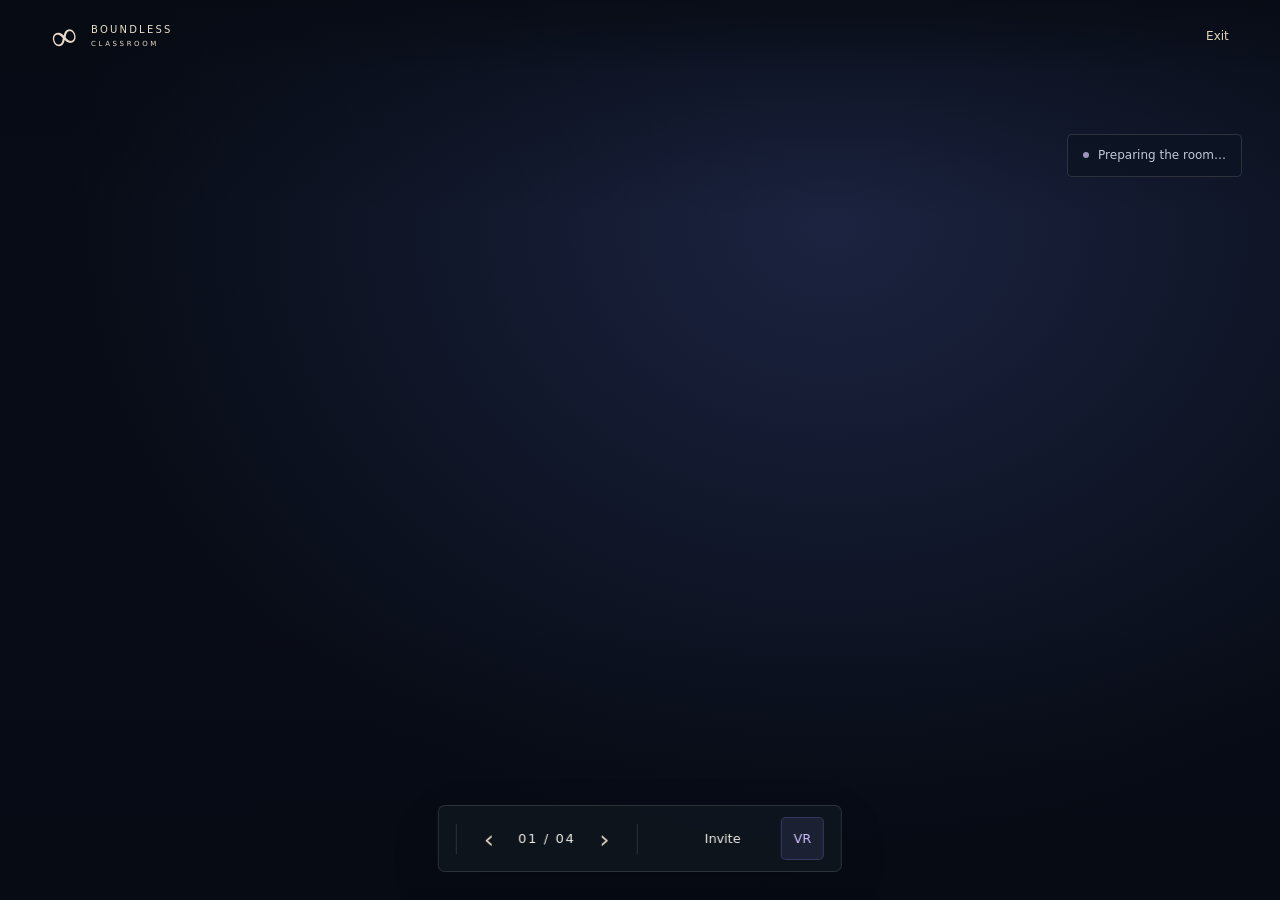
==== commit 20244813: "Remove meeting entry and participant panels; keep one compact control strip" ====
--- a/family/meeting.html
+++ b/family/meeting.html
@@ -8,47 +8,34 @@
   <meta name="description" content="A meeting space for teachers, parents and students with a shared sample learning report.">
   <title>Meeting room · Boundless Classroom</title>
   <link rel="icon" href="data:image/svg+xml,%3Csvg xmlns='http://www.w3.org/2000/svg' viewBox='0 0 64 64'%3E%3Crect width='64' height='64' rx='16' fill='%23080c16'/%3E%3Ctext x='32' y='44' text-anchor='middle' font-size='46' fill='%239581ff'%3E∞%3C/text%3E%3C/svg%3E">
-  <link rel="stylesheet" href="./meeting.css?v=meeting-no-seat-1">
-  <script type="module" src="./meeting.js?v=meeting-no-seat-1"></script>
+  <link rel="stylesheet" href="./meeting.css?v=meeting-minimal-4">
+  <script type="module" src="./meeting.js?v=meeting-minimal-4"></script>
 </head>
 <body>
   <div id="meeting-scene" class="scene" aria-label="A three-seat meeting space with a shared learning report"></div>
   <div class="scene-shade" aria-hidden="true"></div>
   <header class="meeting-header">
     <a class="brand" href="./reservation.html" aria-label="Back to the Common Room"><span class="brand-mark" aria-hidden="true">∞</span><span class="brand-name">BOUNDLESS<small>CLASSROOM</small></span></a>
-    <nav aria-label="Meeting navigation"><button class="text-button" id="open-report" type="button">View report</button><a class="text-button" href="./reservation.html" id="back-to-lounge">Common Room</a></nav>
+    <nav aria-label="Meeting navigation"><a class="text-button" href="./reservation.html" id="back-to-lounge">Exit</a></nav>
   </header>
 
   <main class="meeting-layout">
-    <section class="arrival glass" id="arrival" aria-labelledby="arrival-title">
-      <p class="eyebrow">MEETING ROOM</p>
-      <h1 id="arrival-title">Welcome to the room.</h1>
-      <p class="arrival-copy">Review the shared learning report together.</p>
-      <p class="appointment-line" id="appointment-line"></p>
-      <label class="name-label" for="display-name">Display name <span>Optional</span></label><input id="display-name" class="text-input" maxlength="24" autocomplete="off" placeholder="e.g. Alex (parent)">
-      <button class="primary-button enter-button" id="enter-room" type="button">Enter room</button>
-      <p class="entry-note" id="entry-note">Sample report · 2–3 person meeting demo</p>
-      <p class="form-error" id="entry-error" role="alert" hidden></p>
-    </section>
-
-    <aside class="session-info glass" id="session-info" hidden aria-label="Current meeting">
-      <p class="eyebrow">BOUNDLESS CLASSROOM</p><h1>Meeting room</h1>
-      <p class="room-code-line">ROOM <span id="room-code"></span></p>
-      <ul id="participants" class="participant-list" aria-label="Participants"></ul>
-      <p class="session-note">One report. Three perspectives.</p>
-    </aside>
-
     <section class="connection-message" aria-live="polite"><span id="connection-dot" aria-hidden="true"></span><p id="connection-status">Preparing the room…</p></section>
-    <div class="look-hint" id="look-hint">Drag to look around · Fixed seat</div>
   </main>
 
-  <footer class="meeting-dock glass" id="meeting-dock" hidden aria-label="Meeting controls">
-    <div class="dock-group"><button class="dock-button" id="microphone" type="button" aria-pressed="false"><svg viewBox="0 0 24 24" aria-hidden="true"><rect x="9" y="3" width="6" height="12" rx="3"/><path d="M5.5 10.5v1a6.5 6.5 0 0 0 13 0v-1M12 18v3m-3 0h6"/></svg><span id="microphone-label">Enable mic</span></button><button class="dock-button" id="resume-audio" type="button" hidden>Resume audio</button></div>
-    <div class="page-controls"><button id="previous-page" type="button" aria-label="Previous page">‹</button><div><span id="page-number">01 / 04</span><small id="page-authority">Teacher controls pages</small></div><button id="next-page" type="button" aria-label="Next page">›</button></div>
-    <div class="dock-group"><button class="dock-button" id="invite-people" type="button">Invite</button><button class="dock-button xr-button" id="enter-vr" type="button"><svg viewBox="0 0 24 24" aria-hidden="true"><path d="M5 6h14l2 3v8H15l-3-3-3 3H3V9Z"/><path d="M7 9v4m-2-2h4m7-1h.1m2 2h.1"/></svg><span id="vr-label">Enter VR</span></button><button class="dock-button exit-button" id="leave-room" type="button">Leave</button></div>
+  <footer class="meeting-dock glass" id="meeting-dock" aria-label="Meeting controls">
+    <div class="page-controls" aria-label="Shared slides">
+      <button id="previous-page" type="button" aria-label="Previous slide" title="Previous slide">‹</button>
+      <span id="page-number" aria-live="polite">01 / 04</span>
+      <button id="next-page" type="button" aria-label="Next slide" title="Next slide">›</button>
+    </div>
+    <span class="dock-separator" aria-hidden="true"></span>
+    <button class="dock-button" id="invite-people" type="button">Invite</button>
+    <button class="dock-button" id="microphone" type="button" aria-pressed="false" hidden><span id="microphone-label">Mic</span></button>
+    <button class="dock-button" id="resume-audio" type="button" hidden>Resume audio</button>
+    <button class="dock-button xr-button" id="enter-vr" type="button"><span id="vr-label">VR</span></button>
   </footer>
 
-  <dialog class="report-dialog" id="report-dialog" aria-labelledby="report-title"><header><div><p class="eyebrow">EXAMPLE LEARNING REPORT</p><h2 id="report-title">Sample learning report</h2></div><button class="close-button" id="close-report" type="button" aria-label="Close report">×</button></header><article id="report-content"></article><footer><span id="report-page-label"></span><span>Fictional example · No real student records</span></footer></dialog>
   <dialog class="invite-dialog" id="invite-dialog" aria-labelledby="invite-title"><header><div><p class="eyebrow">INVITATIONS</p><h2 id="invite-title">Invite parent and student</h2></div><button class="close-button" id="close-invite" type="button" aria-label="Close invitations">×</button></header><p class="dialog-copy" id="invite-description"></p><div id="invite-links"></div><p class="copy-feedback" id="copy-feedback" role="status"></p></dialog>
   <div id="toast" class="toast" role="status" hidden></div>
   <noscript><p class="noscript">Enable JavaScript to enter the meeting space. Teacher profiles and reports are demo content.</p></noscript>
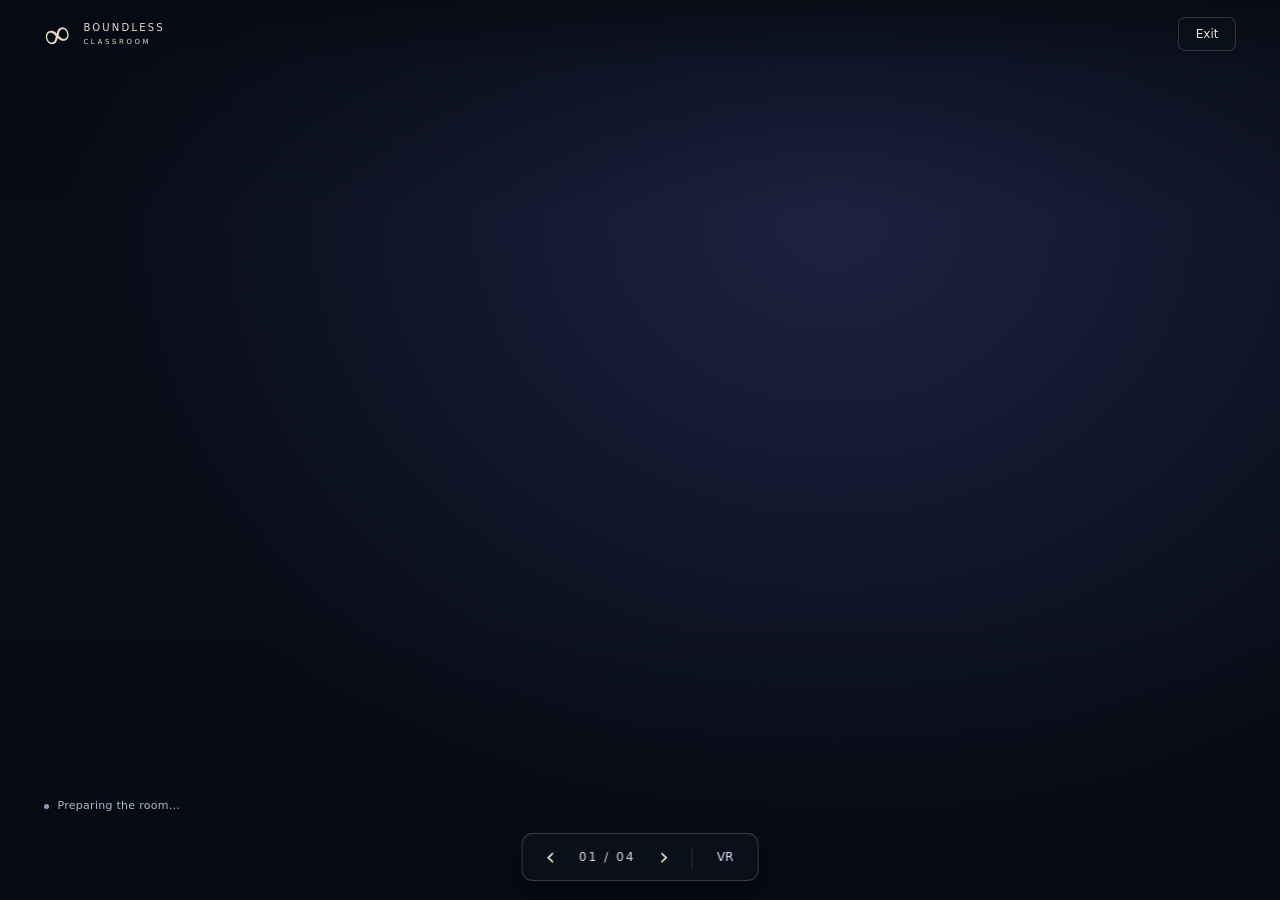
==== commit 8abe05ff: "Avoid flashing inactive meeting controls before initialization" ====
--- a/family/meeting.html
+++ b/family/meeting.html
@@ -20,7 +20,7 @@
   </header>
 
   <main class="meeting-layout">
-    <section class="connection-message" aria-live="polite"><span id="connection-dot" aria-hidden="true"></span><p id="connection-status">Preparing the room…</p></section>
+    <section class="connection-message" aria-live="polite"><span id="connection-dot" aria-hidden="true"></span><p id="connection-status">Preparing the room…</p><button type="button" id="retry-join" hidden>Retry</button></section>
   </main>
 
   <footer class="meeting-dock glass" id="meeting-dock" aria-label="Meeting controls">
@@ -30,7 +30,7 @@
       <button id="next-page" type="button" aria-label="Next slide" title="Next slide">›</button>
     </div>
     <span class="dock-separator" aria-hidden="true"></span>
-    <button class="dock-button" id="invite-people" type="button">Invite</button>
+    <button class="dock-button" id="invite-people" type="button" hidden>Invite</button>
     <button class="dock-button" id="microphone" type="button" aria-pressed="false" hidden><span id="microphone-label">Mic</span></button>
     <button class="dock-button" id="resume-audio" type="button" hidden>Resume audio</button>
     <button class="dock-button xr-button" id="enter-vr" type="button"><span id="vr-label">VR</span></button>
--- a/family/meeting.css
+++ b/family/meeting.css
@@ -32,3 +32,88 @@
   .arrival{border-radius:9px}.arrival h1{font-size:1.8rem}
   .session-info,.meeting-dock{border-radius:7px}
 }
+
+
+/* Meeting UX v4: leave the 3D classroom and its whiteboard unobstructed. */
+.meeting-header{
+  height:68px;padding:0 max(22px,3.4vw);gap:18px;
+  background:linear-gradient(180deg,rgba(5,9,16,.56),transparent);
+}
+.meeting-header .brand{font-size:10px}
+.meeting-header .text-button{
+  color:#e9dfc8;border:1px solid #e8e2d52c;border-radius:7px;
+  padding:9px 17px;background:#0b121bb0;backdrop-filter:blur(5px);
+}
+.meeting-header .text-button:hover{background:#192331db}
+.meeting-layout{inset:68px 0 76px;pointer-events:none}
+.connection-message{
+  left:max(22px,3.4vw);right:auto;top:auto;bottom:10px;
+  transform:none;width:auto;max-width:min(500px,75vw);
+  padding:0;gap:9px;background:transparent;border:0;border-radius:0;
+  box-shadow:none;backdrop-filter:none;
+}
+.connection-message p{font-size:11px;color:#a9bac9;letter-spacing:.025em;line-height:1.45}
+.connection-message span{width:5px;height:5px}
+.connection-message button{
+  font-size:11px;color:#ddd4eb;border:1px solid #eee9db33;
+  padding:5px 9px;border-radius:5px;background:#152030c9;pointer-events:auto;
+}
+.meeting-dock{
+  width:auto;left:50%;bottom:max(19px,env(safe-area-inset-bottom));
+  transform:translateX(-50%);max-width:calc(100% - 30px);
+  min-height:48px;padding:5px 12px;display:flex;
+  align-items:center;justify-content:center;
+  grid-template-columns:none;gap:7px;
+  border-radius:11px;background:rgba(11,18,27,.82);
+  border:1px solid rgba(226,226,221,.21);
+  box-shadow:0 12px 40px #0006;
+  backdrop-filter:blur(9px);
+}
+.page-controls{
+  display:flex;align-items:center;justify-content:center;
+  grid-column:auto;grid-row:auto;gap:10px;
+  border:0;padding:0 3px;
+}
+.page-controls button{
+  border:0;background:none;color:#ede4cf;min-height:36px;
+  font-size:24px;padding:0 8px;font-weight:400;
+}
+.page-controls button:hover:not(:disabled){color:#fff7e6}
+.page-controls button:disabled{opacity:.28}
+.page-controls span{
+  display:inline-block;font-size:12px;font-weight:500;letter-spacing:.17em;
+  color:#d6d8dd;white-space:nowrap;min-width:68px;text-align:center;
+}
+.dock-separator{display:block;width:1px;height:21px;background:#f0e9db26;margin:0 5px;flex:none}
+.meeting-dock .dock-button{
+  grid-column:auto;grid-row:auto;min-height:36px;
+  font-size:12px;line-height:1.25;padding:8px 12px;
+  color:#dedbd3;background:transparent;border:0;
+  border-radius:5px;white-space:nowrap;
+}
+.meeting-dock .dock-button:hover{background:#ffffff15}
+.meeting-dock .xr-button{color:#e7dcfa}
+body[data-xr=true] .meeting-header,
+body[data-xr=true] .meeting-layout,
+body[data-xr=true] .meeting-dock{visibility:hidden}
+@media(max-width:680px){
+  .meeting-header{height:58px;padding:0 15px}
+  .meeting-header .brand-name{font-size:8px}
+  .meeting-header .text-button{font-size:11px;padding:8px 12px}
+  .meeting-layout{inset:58px 0 70px}
+  .connection-message{left:15px;top:auto;bottom:8px;max-width:75vw}
+  .meeting-dock{
+    bottom:max(12px,env(safe-area-inset-bottom));
+    width:auto;display:flex;grid-template-columns:none;
+    max-width:calc(100% - 18px);padding:4px 7px;gap:2px;border-radius:9px;
+  }
+  .page-controls{gap:4px;padding:0}
+  .page-controls button{font-size:23px;padding:0 5px}
+  .page-controls span{font-size:11px;min-width:61px}
+  .dock-separator{margin:0 2px}
+  .meeting-dock .dock-button{font-size:11px;padding:7px 9px;min-height:34px}
+  .toast{bottom:100px}
+}
+@media(prefers-reduced-motion:reduce){
+  .meeting-dock{backdrop-filter:none}
+}
